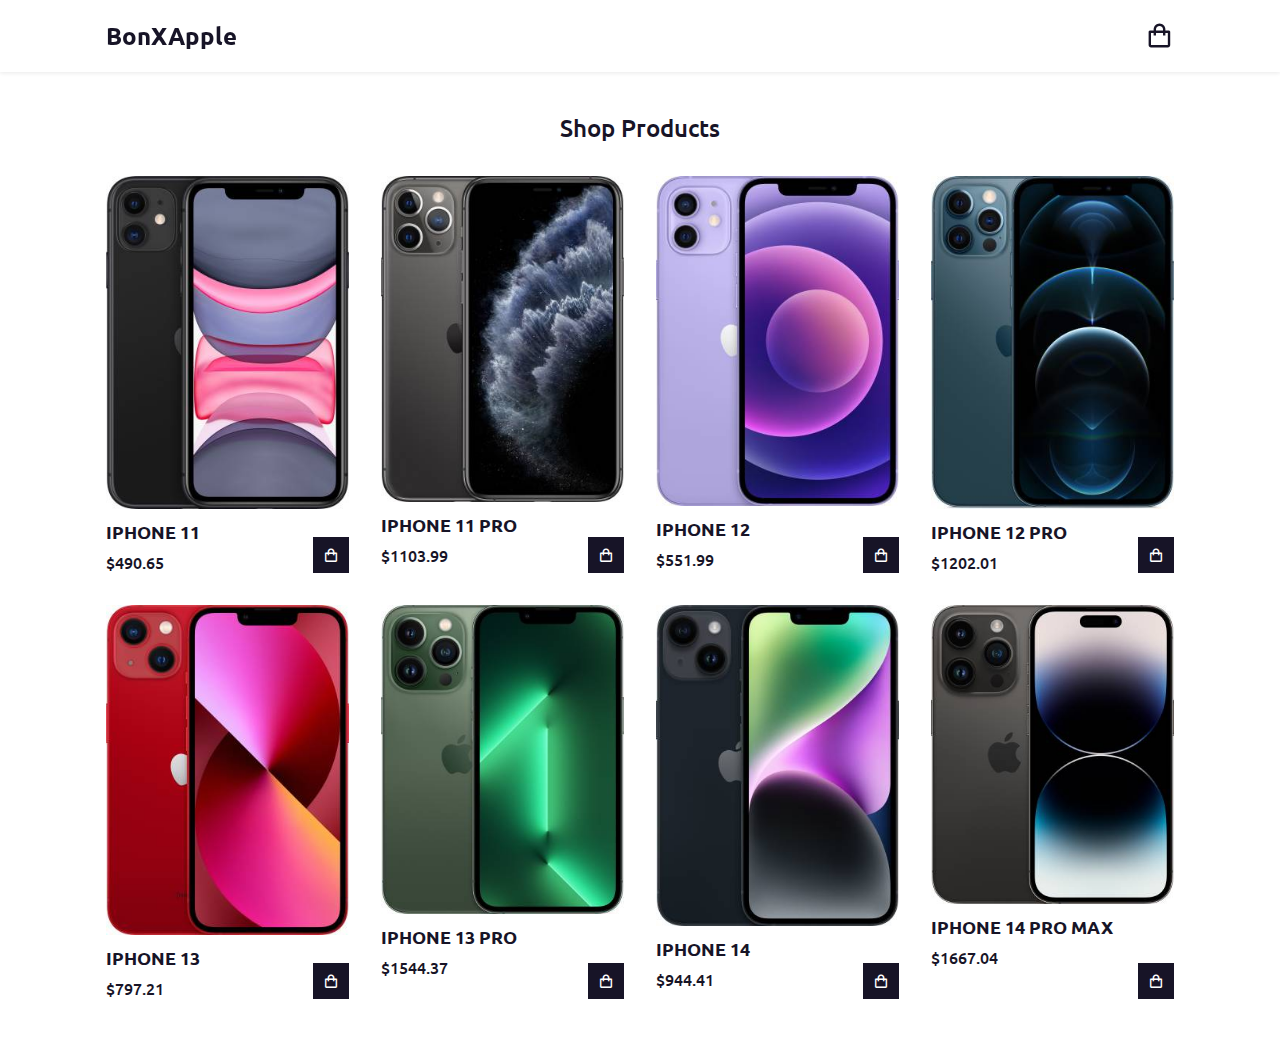
==== index.html @ 0ce64a41 "Home" ====
<!DOCTYPE html>
<html lang="en">

<head>
    <meta charset="UTF-8">
    <meta http-equiv="X-UA-Compatible" content="IE=edge">
    <meta name="viewport" content="width=device-width, initial-scale=1.0">
    <title>Online Shopping For Mobiles • BonXApple.in </title>
    <link rel="icon" href="favicon.ico" type="image/x-icon">
    <link rel="stylesheet" href="css/style.css">
    <link href='https://unpkg.com/boxicons@2.1.4/css/boxicons.min.css' rel='stylesheet'>
</head>

<body>
    <!-- Header  -->
    <header>
        <!-- Nav  -->
        <div class="nav container">
            <a href="#" class="logo">BonXApple</a>
            <!-- Cart Icon  -->
            <i class='bx bx-shopping-bag' id="cart-icon"></i>
            <!-- Cart -->
            <div class="cart">
                <h2 class="cart-title">Your Cart</h2>
                <!-- Content  -->
                <div class="cart-content">

                </div>
                <!-- Total  -->
                <div class="total">
                    <div class="total-title">Total</div>
                    <div class="total-price">$0</div>
                </div>
                <!-- Buy Button  -->
                <button type="button" class="btn-buy">Buy Now</button>
                <!-- Cart Close  -->
                <i class='bx bx-x' id="close-cart"></i>
            </div>
        </div>
    </header>
    <!-- Shop  -->
    <section class="shop container">
        <h2 class="section-title">Shop Products</h2>
        <!-- Content  -->
        <div class="shop-content">
            <!-- Box 1  -->
            <div class="product-box">
                <img src="img/iPhone 11.jpeg" alt="" class="product-img">
                <h2 class="product-title">iPhone 11</h2>
                <span class="price">$490.65</span>
                <i class='bx bx-shopping-bag add-cart'></i>
            </div>
            <!-- Box 2  -->
            <div class="product-box">
                <img src="img/iPhone 11 Pro.jpeg" alt="" class="product-img">
                <h2 class="product-title">iPhone 11 Pro</h2>
                <span class="price">$1103.99</span>
                <i class='bx bx-shopping-bag add-cart'></i>
            </div>
            <!-- Box 3  -->
            <div class="product-box">
                <img src="img/iPhone 12.jpeg" alt="" class="product-img">
                <h2 class="product-title">iPhone 12</h2>
                <span class="price">$551.99</span>
                <i class='bx bx-shopping-bag add-cart'></i>
            </div>
            <!-- Box 4  -->
            <div class="product-box">
                <img src="img/iPhone 12 Pro.jpeg" alt="" class="product-img">
                <h2 class="product-title">iPhone 12 Pro</h2>
                <span class="price">$1202.01</span>
                <i class='bx bx-shopping-bag add-cart'></i>
            </div>
            <!-- Box 5  -->
            <div class="product-box">
                <img src="img/iPhone 13.jpeg" alt="" class="product-img">
                <h2 class="product-title">iPhone 13</h2>
                <span class="price">$797.21</span>
                <i class='bx bx-shopping-bag add-cart'></i>
            </div>
            <!-- Box 6  -->
            <div class="product-box">
                <img src="img/iPhone 13 Pro.jpeg" alt="" class="product-img">
                <h2 class="product-title">iPhone 13 Pro</h2>
                <span class="price">$1544.37</span>
                <i class='bx bx-shopping-bag add-cart'></i>
            </div>
            <!-- Box 7  -->
            <div class="product-box">
                <img src="img/iPhone 14.jpeg" alt="" class="product-img">
                <h2 class="product-title">iPhone 14</h2>
                <span class="price">$944.41</span>
                <i class='bx bx-shopping-bag add-cart'></i>
            </div>
            <!-- Box 8  -->
            <div class="product-box">
                <img src="img/iPhone 14 Pro.jpeg" alt="" class="product-img">
                <h2 class="product-title">iPhone 14 Pro Max</h2>
                <span class="price">$1667.04</span>
                <i class='bx bx-shopping-bag add-cart'></i>
            </div>
        </div>
    </section>
    <!-- Link To JS  -->
    <script src="js/script.js"></script>
</body>

</html>
---- css/style.css ----
@import url('https://fonts.googleapis.com/css2?family=Ubuntu:wght@400;500;700&display=swap');


* {
    font-family: 'Ubuntu', sans-serif;
    margin: 0;
    padding: 0;
    scroll-behavior: smooth;
    scroll-padding-top: 2rem;
    box-sizing: border-box;
    list-style: none;
    text-decoration: none;
}

:root {
    --main-color: #fd4646;
    --text-color: #171427;
    --bg-color: #fff;
}

img {
    width: 100%;
}

body {
    color: var(--text-color);
}

.container {
    max-width: 1068px;
    margin: auto;
    width: 100%;
}

section {
    padding: 5rem 0 3rem;

}

header {
    position: fixed;
    top: 0;
    left: 0;
    width: 100%;
    background: var(--bg-color);
    box-shadow: 0 1px 4px hsl(0 4% 15% / 10%);
    z-index: 999;
}

.nav {
    display: flex;
    align-items: center;
    justify-content: space-between;
    padding: 20px 0;
}

.logo {
    font-size: 1.5rem;
    color: var(--text-color);
    font-weight: bold;
}

#cart-icon {
    font-size: 1.8rem;
    cursor: pointer;
}

.cart {
    position: fixed;
    top: 0;
    right: -100%;
    width: 360px;
    min-height: 100vh;
    padding: 20px;
    background: var(--bg-color);
    box-shadow: -2px 0 4px hsl(0 4% 15% / 10%);
    transition: .5s ease-in-out;
}

.cart.active {
    right: 0;
}

.cart-title {
    text-align: center;
    font-size: 1.5rem;
    font-weight: 600;
    margin-top: 2rem;
}

.cart-box {
    display: grid;
    grid-template-columns: 32% 50% 18%;
    align-items: center;
    gap: 1rem;
    margin-top: 1rem;
}

.cart-img {
    width: 100px;
    height: 100px;
    object-fit: contain;
    padding: 10px;
}

.detail-box {
    display: grid;
    row-gap: 0.5rem;
}

.cart-product-title {
    font-size: 1rem;
    text-transform: uppercase;
}

.cart-price {
    font-weight: 500;
}

.cart-quantity {
    border: 1px solid var(--text-color);
    outline-color: var(--main-color);
    width: 2.4rem;
    text-align: center;
    font-size: 1rem;
}

.cart-remove {
    font-size: 24px;
    color: var(--main-color);
    cursor: pointer;
}

.total {
    display: flex;
    justify-content: flex-end;
    margin-top: 1.5rem;
    border-top: 1px solid var(--text-color);
}

.total-title {
    font-size: 1rem;
    font-weight: 600;
}

.total-price {
    margin-left: 0.5rem;
}

.btn-buy {
    display: flex;
    margin: 1.5rem auto 0 auto;
    padding: 12px 20px;
    border: none;
    background: var(--main-color);
    color: var(--bg-color);
    font-size: 1rem;
    font-weight: 500;
    cursor: pointer;
}

.btn-buy:hover {
    background: var(--text-color);
}

#close-cart {
    position: absolute;
    top: 1rem;
    right: 0.8rem;
    font-size: 2rem;
    color: var(--text-color);
    cursor: pointer;
}

.section-title {
    font-size: 1.5rem;
    font-weight: 500;
    text-align: center;
    margin-bottom: 2rem;
}

.shop {
    margin-top: 2rem;
}

.shop-content {
    display: grid;
    grid-template-columns: repeat(auto-fit, minmax(220px, auto));
    gap: 2rem;
}

.product-box {
    position: relative;
}

.product-box:hover {
    padding: 10px;
    border: 1px solid var(--text-color);
    transition: 0.5s ease-in-out;
}

.product-img {
    width: 100%;
    height: auto;
    margin-bottom: 0.5rem;
}

.product-title {
    font-size: 1.1rem;
    font-weight: 600;
    text-transform: uppercase;
    margin-bottom: 0.5rem;
}

.price {
    font-weight: 500;
}

.add-cart {
    position: absolute;
    bottom: 0;
    right: 0;
    background: var(--text-color);
    color: var(--bg-color);
    padding: 10px;
    cursor: pointer;
}

.add-cart:hover {
    background: hsl(249, 32%, 17%);
}

/* Breakpoints / Making Responsive  */

@media (max-width: 1080px) {
    .nav {
        padding: 15px;
    }
    section{
        padding: 3rem 0 2rem;
    }
    .container{
        margin: 0 auto;
        width: 90%;
    }
    .shop{
        margin-top: 2rem !important;
    }
}


@media (max-width: 400px){
    .nav{
        padding: 11px;
    }
    .logo{
        font-size: 1rem;
    }
    .cart{
        width: 320px;
    }
}

@media (max-width: 360){
    .shop{
        margin-top: 1rem !important;
    }
    .cart{
        width: 280px;
    }
}
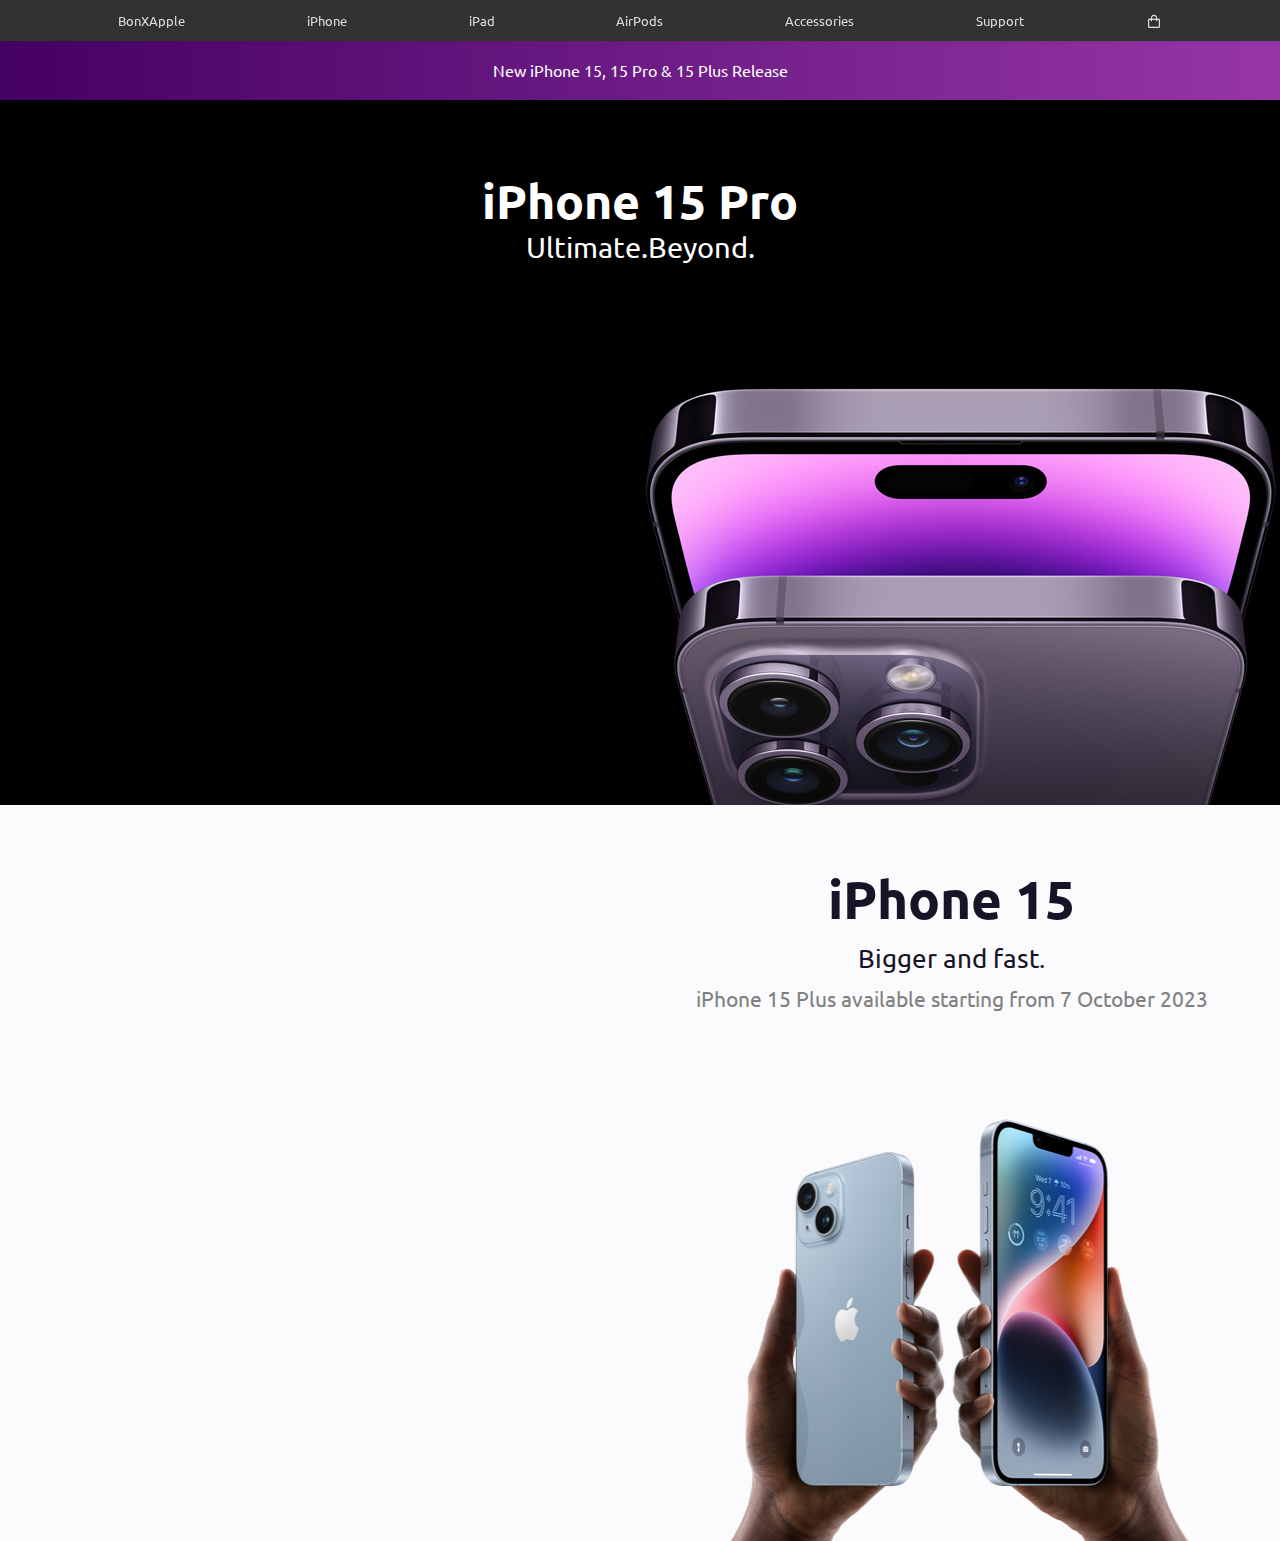
==== commit e432f30b: "Latest Version" ====
--- a/index.html
+++ b/index.html
@@ -5,7 +5,7 @@
     <meta charset="UTF-8">
     <meta http-equiv="X-UA-Compatible" content="IE=edge">
     <meta name="viewport" content="width=device-width, initial-scale=1.0">
-    <title>Online Shopping For Mobiles • BonXApple.in </title>
+    <title>BonXApple</title>
     <link rel="icon" href="favicon.ico" type="image/x-icon">
     <link rel="stylesheet" href="css/style.css">
     <link href='https://unpkg.com/boxicons@2.1.4/css/boxicons.min.css' rel='stylesheet'>
@@ -16,7 +16,12 @@
     <header>
         <!-- Nav  -->
         <div class="nav container">
-            <a href="#" class="logo">BonXApple</a>
+            <a href="index.html" class="logo">BonXApple</a>
+            <a href="products/iPhone.html" class="logo">iPhone</a>
+            <a href="https://shariqyt.github.io/BonXApple.in/" class="logo">iPad</a>
+            <a href="https://shariqyt.github.io/BonXApple.in/" class="logo">AirPods</a>
+            <a href="https://shariqyt.github.io/BonXApple.in/" class="logo">Accessories</a>
+            <a href="https://shariqyt.github.io/BonXApple.in/" class="logo">Support</a>
             <!-- Cart Icon  -->
             <i class='bx bx-shopping-bag' id="cart-icon"></i>
             <!-- Cart -->
@@ -38,69 +43,21 @@
             </div>
         </div>
     </header>
-    <!-- Shop  -->
-    <section class="shop container">
-        <h2 class="section-title">Shop Products</h2>
-        <!-- Content  -->
-        <div class="shop-content">
-            <!-- Box 1  -->
-            <div class="product-box">
-                <img src="img/iPhone 11.jpeg" alt="" class="product-img">
-                <h2 class="product-title">iPhone 11</h2>
-                <span class="price">$490.65</span>
-                <i class='bx bx-shopping-bag add-cart'></i>
-            </div>
-            <!-- Box 2  -->
-            <div class="product-box">
-                <img src="img/iPhone 11 Pro.jpeg" alt="" class="product-img">
-                <h2 class="product-title">iPhone 11 Pro</h2>
-                <span class="price">$1103.99</span>
-                <i class='bx bx-shopping-bag add-cart'></i>
-            </div>
-            <!-- Box 3  -->
-            <div class="product-box">
-                <img src="img/iPhone 12.jpeg" alt="" class="product-img">
-                <h2 class="product-title">iPhone 12</h2>
-                <span class="price">$551.99</span>
-                <i class='bx bx-shopping-bag add-cart'></i>
-            </div>
-            <!-- Box 4  -->
-            <div class="product-box">
-                <img src="img/iPhone 12 Pro.jpeg" alt="" class="product-img">
-                <h2 class="product-title">iPhone 12 Pro</h2>
-                <span class="price">$1202.01</span>
-                <i class='bx bx-shopping-bag add-cart'></i>
-            </div>
-            <!-- Box 5  -->
-            <div class="product-box">
-                <img src="img/iPhone 13.jpeg" alt="" class="product-img">
-                <h2 class="product-title">iPhone 13</h2>
-                <span class="price">$797.21</span>
-                <i class='bx bx-shopping-bag add-cart'></i>
-            </div>
-            <!-- Box 6  -->
-            <div class="product-box">
-                <img src="img/iPhone 13 Pro.jpeg" alt="" class="product-img">
-                <h2 class="product-title">iPhone 13 Pro</h2>
-                <span class="price">$1544.37</span>
-                <i class='bx bx-shopping-bag add-cart'></i>
-            </div>
-            <!-- Box 7  -->
-            <div class="product-box">
-                <img src="img/iPhone 14.jpeg" alt="" class="product-img">
-                <h2 class="product-title">iPhone 14</h2>
-                <span class="price">$944.41</span>
-                <i class='bx bx-shopping-bag add-cart'></i>
-            </div>
-            <!-- Box 8  -->
-            <div class="product-box">
-                <img src="img/iPhone 14 Pro.jpeg" alt="" class="product-img">
-                <h2 class="product-title">iPhone 14 Pro Max</h2>
-                <span class="price">$1667.04</span>
-                <i class='bx bx-shopping-bag add-cart'></i>
-            </div>
+    <p class="unknown"></p>
+    <p class="release-phone"><span>New iPhone 15, 15 Pro & 15 Plus Release</span></p>
+    <div class="main">
+        <h1>iPhone 15 Pro</h1>
+        <p>Ultimate.Beyond.</p>
+        <div class="banner">
         </div>
-    </section>
+    </div>
+    <footer>
+        <div class="footer-relative">
+            <h1>iPhone 15</h1>
+            <p class="a">Bigger and fast.</p>
+            <p class="release">iPhone 15 Plus available starting from 7 October 2023</p>
+        </div>
+    </footer>
     <!-- Link To JS  -->
     <script src="js/script.js"></script>
 </body>
--- a/css/style.css
+++ b/css/style.css
@@ -16,6 +16,8 @@
     --main-color: #fd4646;
     --text-color: #171427;
     --bg-color: #fff;
+    --nav-color: #dddddd;
+    --nav-font-size: 0.8rem;
 }
 
 img {
@@ -32,9 +34,75 @@
     width: 100%;
 }
 
+
+/* Home */
+.main{
+    display: flex;
+    justify-content: center;
+}
+.unknown{
+    background-color: #fff;
+    padding: 20px 0;
+}
+.release-phone{
+    background-image: linear-gradient(to right, #450064, #590e74, #6d1c85, #822995, #9736a6);
+    padding: 20px 0;
+    color: white;
+    text-align: center;
+}
+.banner{
+    width: 1920px;
+    height: 705px;
+    background-size: 1920px 736px;
+    background-repeat: no-repeat;
+    background-image: url('../img/iphone14pro banner.jpg');
+}
+
+.main h1{
+    position: absolute;
+    color: white;
+    font-size: 3rem;
+    top: 170px;
+}
+.main p{
+    position: absolute;
+    color: white;
+    font-size: 1.8rem;
+    top: 230px;
+}
+
+/* Footer  */
+
+footer{
+    display: flex;
+    justify-content: center;
+    width: 1903px;
+    height: 736px;
+    background-size: 1903px 736px;
+    background-repeat: no-repeat;
+    background-image: url('../img/iphone14pro.jpg');
+}
+.footer-relative{
+    position: absolute;
+    text-align: center;
+}
+footer h1{
+    margin-top: 60px;
+    font-size: 3.3rem;
+}
+footer .a{
+    margin-top: 10px;
+    font-size: 1.6rem;
+}
+footer .release{
+    margin-top: 10px;
+    font-size: 1.3rem;
+    color: gray;
+}
+
+/* iPhone Site*/
 section {
     padding: 5rem 0 3rem;
-
 }
 
 header {
@@ -45,24 +113,37 @@
     background: var(--bg-color);
     box-shadow: 0 1px 4px hsl(0 4% 15% / 10%);
     z-index: 999;
+    background-color: rgba(0,0,0,0.8);
+    backdrop-filter: blur(30px);
 }
 
 .nav {
     display: flex;
     align-items: center;
     justify-content: space-between;
-    padding: 20px 0;
+    padding: 12px;
 }
 
 .logo {
-    font-size: 1.5rem;
+    font-size: var(--nav-font-size);
     color: var(--text-color);
-    font-weight: bold;
+    color: var(--nav-color);
+    transition: 0.3s ease-in-out;
+}
+
+.logo:hover{
+    color: white;
 }
 
 #cart-icon {
-    font-size: 1.8rem;
-    cursor: pointer;
+    font-size: 1rem;
+    cursor: pointer;
+    color: var(--nav-color);
+    transition: 0.3s ease-in-out;
+}
+
+#cart-icon:hover{
+    color: white;
 }
 
 .cart {
@@ -268,4 +349,6 @@
     .cart{
         width: 280px;
     }
-}+}
+
+
